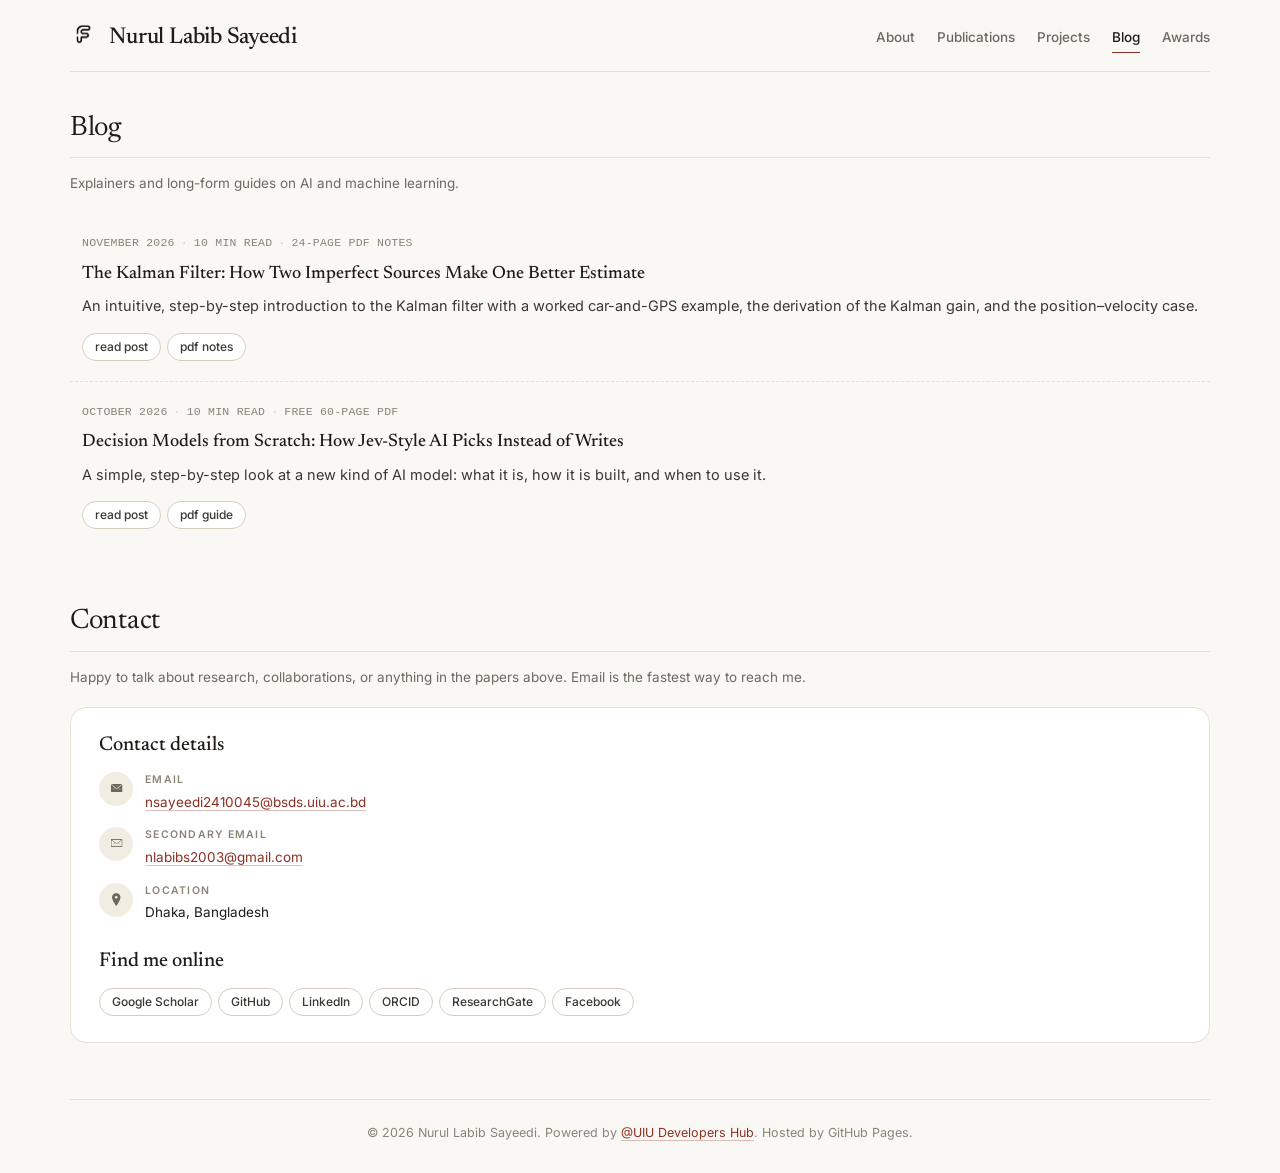
==== blog/index.html @ 5d7c7e7f "updated" ====
<!DOCTYPE html>
<html lang="en">

<head>
    <meta charset="UTF-8">
    <meta name="viewport" content="width=device-width, initial-scale=1">
    <title>Nurul Labib Sayeedi - Blog</title>
    <meta name="description" content="Blog posts and long-form guides by Nurul Labib Sayeedi.">
    <link rel="icon" type="image/png" href="../img/icon.png">

    <!-- css -->
    <link rel="stylesheet" href="../css/bootstrap.min.css">
    <link rel="stylesheet" href="../css/ionicons.min.css">
    <link rel="stylesheet" href="../css/pace.css">
    <link rel="stylesheet" href="../css/custom.css">

    <!-- js -->
    <script src="../js/pace.min.js"></script>
</head>

<body class="graph-paper">

    <!-- header -->
    <div class="container">
        <header id="site-header">
            <a class="site-brand" href="../index.html">
                <img src="../img/icon.png" alt="" class="logo-icon">
                Nurul Labib <span>Sayeedi</span>
            </a>
            <nav class="site-nav" aria-label="Main">
                <ul>
                    <li><a href="../index.html">About</a></li>
                    <li><a href="../publications.html">Publications</a></li>
                    <li><a href="../projects.html">Projects</a></li>
                    <li><span class="current">Blog</span></li>
                    <li><a href="../honor_achievement.html">Awards</a></li>
                </ul>
            </nav>
            <button type="button" id="trigger-overlay" class="menu-toggle" aria-label="Open menu"
                aria-controls="site-menu" aria-expanded="false">
                <span class="ion-navicon"></span>
            </button>
        </header>
    </div>

    <div class="content-body">
        <div class="container">
            <h2 class="section-title">Blog</h2>
            <p class="section-note">Explainers and long-form guides on AI and machine learning.</p>

            <ul class="blog-list">
                <li class="blog-card">
                    <p class="blog-meta">November 2026<span class="dot">&middot;</span>10 min read<span class="dot">&middot;</span>24-page PDF notes</p>
                    <h3 class="blog-card-title"><a href="kalman-filter.html">The Kalman Filter: How Two Imperfect Sources Make One Better Estimate</a></h3>
                    <p class="blog-excerpt">An intuitive, step-by-step introduction to the Kalman filter with a worked car-and-GPS example, the derivation of the Kalman gain, and the position–velocity case.</p>
                    <ul class="pub-links">
                        <li><a href="kalman-filter.html">read post</a></li>
                        <li><a href="Kalman_Filter_Notes.pdf" target="_blank" rel="noopener">pdf notes</a></li>
                    </ul>
                </li>
                <li class="blog-card">
                    <p class="blog-meta">October 2026<span class="dot">&middot;</span>10 min read<span class="dot">&middot;</span>Free 60-page PDF</p>
                    <h3 class="blog-card-title"><a href="decision-models-from-scratch.html">Decision Models from Scratch: How Jev-Style AI Picks Instead of Writes</a></h3>
                    <p class="blog-excerpt">A simple, step-by-step look at a new kind of AI model: what it is, how it is built, and when to use it.</p>
                    <ul class="pub-links">
                        <li><a href="decision-models-from-scratch.html">read post</a></li>
                        <li><a href="Decision_Models_from_Scratch.pdf" target="_blank" rel="noopener">pdf guide</a></li>
                    </ul>
                </li>
            </ul>
        </div>

        <div class="container">
            <!-- Contact -->
            <div class="row">
                <div class="col-md-12 section" id="contact">
                    <h2 class="section-title">Contact</h2>
                    <p class="section-note">Happy to talk about research, collaborations, or anything in the papers above.
                        Email is the fastest way to reach me.</p>

                    <div class="contact-block">
                        <div class="row">
                            <div class="col-md-12">
                                <div class="contact-panel">
                                    <h3>Contact details</h3>
                                    <ul class="contact-details">
                                        <li>
                                            <span class="ci ion-ios-email"></span>
                                            <span>
                                                <span class="cd-label">Email</span>
                                                <span class="cd-value"><a href="mailto:nsayeedi2410045@bsds.uiu.ac.bd">nsayeedi2410045@bsds.uiu.ac.bd</a></span>
                                            </span>
                                        </li>
                                        <li>
                                            <span class="ci ion-ios-email-outline"></span>
                                            <span>
                                                <span class="cd-label">Secondary email</span>
                                                <span class="cd-value"><a href="mailto:nlabibs2003@gmail.com">nlabibs2003@gmail.com</a></span>
                                            </span>
                                        </li>
                                        <li>
                                            <span class="ci ion-ios-location"></span>
                                            <span>
                                                <span class="cd-label">Location</span>
                                                <span class="cd-value">Dhaka, Bangladesh</span>
                                            </span>
                                        </li>
                                    </ul>

                                    <h3>Find me online</h3>
                                    <ul class="profile-links">
                                        <li><a href="https://scholar.google.com/citations?user=cv1GHaUAAAAJ&hl=en" target="_blank"
                                                rel="noopener">Google Scholar</a></li>
                                        <li><a href="https://github.com/Labib1610" target="_blank" rel="noopener">GitHub</a>
                                        </li>
                                        <li><a href="https://www.linkedin.com/in/nurul-labib-sayeedi/" target="_blank"
                                                rel="noopener">LinkedIn</a></li>
                                        <li><a href="https://orcid.org/0009-0002-4116-3917" target="_blank"
                                                rel="noopener">ORCID</a></li>
                                        <li><a href="https://www.researchgate.net/profile/Nurul-Sayeedi?ev=hdr_xprf" target="_blank"
                                                rel="noopener">ResearchGate</a></li>
                                        <li><a href="https://www.facebook.com/nurul.labib.sayeedi" target="_blank"
                                                rel="noopener">Facebook</a></li>
                                    </ul>
                                </div>
                            </div>
                        </div>
                    </div>
                </div>
            </div>
        </div>

    </div>

    <!-- footer -->
    <footer id="site-footer">
        <div class="container">
            <p class="copyright">&copy; 2026 Nurul Labib Sayeedi. Powered by <a
                href="https://github.com/UIU-Developers-Hub">@UIU Developers Hub</a>. Hosted by GitHub Pages.</p>
        </div>
    </footer>

    <button type="button" id="back-to-top" aria-label="Back to top"><span class="ion-chevron-up"></span></button>

    <!-- mobile menu -->
    <div class="overlay" id="site-menu">
        <button type="button" class="overlay-close" aria-label="Close menu"><span class="ion-ios-close-empty"></span></button>
        <nav aria-label="Mobile">
            <ul>
                <li><a href="../index.html">About</a></li>
                <li><a href="../publications.html">Publications</a></li>
                <li><a href="../projects.html">Projects</a></li>
                <li><span class="current">Blog</span></li>
                <li><a href="../honor_achievement.html">Awards</a></li>
            </ul>
        </nav>
    </div>

    <script src="../js/script.js"></script>
</body>

</html>
---- css/pace.css ----
.pace .pace-progress {
  background: #000;
  position: fixed;
  z-index: 2000;
  top: 0;
  left: 0;
  height: 1px;
  transition: width 1s;
}

.pace-inactive {
  display: none;
}
---- css/custom.css ----
/*
Theme Name: Black & White
Theme URI: http://themewagon.com/demo/Black-And-White/
Author: ThemeWagon
Author URI: http://themewagon.com/
Description: Minimal Blogging Theme
Version: 1.0
License: GNU General Public License v3 or later
License URI: http://www.gnu.org/licenses/gpl-3.0.html
Tags: black, white, two-columns, right-sidebar, responsive-layout, accessibility-ready
Text Domain: blackandwhite
*/


/**
 * Table of Contents
 *
 * 1.0  - Fonts & design tokens
 * 2.0  - Base elements
 * 3.0  - Shared components (text links, chips, buttons, cards)
 * 4.0  - Header & navigation
 * 5.0  - Mobile menu
 * 6.0  - Page layout & section headings
 * 7.0  - Home: profile & PhD callout
 * 8.0  - Home: bio, facts & metrics
 * 9.0  - Home: news, interests & timeline
 * 10.0 - Item lists (publications, datasets, projects)
 * 11.0 - Curriculum vitae
 * 12.0 - Awards
 * 13.0 - Contact
 * 14.0 - Footer & back-to-top
 * 15.0 - Blog
 * 16.0 - Reduced motion
 * 17.0 - Legacy theme (only used by __templates__/blog.html)
 */

/**
 * 1.0 - Fonts & design tokens
 */

@import url(https://fonts.googleapis.com/css2?family=Inter:wght@400;500;600&family=Newsreader:ital,opsz,wght@0,6..72,400;0,6..72,500;1,6..72,400&display=swap);

:root {
	/* colour: warm off-white paper, white cards, near-black ink, one deep-red accent */
	--bg: #faf8f4;
	--surface: #ffffff;
	--ink: #1f1c18;
	--text: #3b3833;
	--muted: #6e695f;
	--subtle: #8a8477;
	--line: #e6e0d4;
	--line-soft: #efeae1;
	--line-strong: #d6cebe;
	--hover: #f6f2ea;
	--tint: #f2ede3;
	--accent: #8c2f24;
	--accent-line: rgba(140, 47, 36, 0.3);
	--accent-tint: #f6ebe7;

	/* one colour per research-interest card */
	--c-red: #8c2f24;
	--c-teal: #2e5f63;
	--c-navy: #33497d;
	--c-amber: #8a6418;

	/* type: serif for names and headings, sans for reading, mono for dates */
	--font-serif: 'Newsreader', Georgia, 'Times New Roman', serif;
	--font-sans: 'Inter', -apple-system, BlinkMacSystemFont, 'Segoe UI', Roboto, sans-serif;
	--font-mono: ui-monospace, SFMono-Regular, Menlo, Consolas, 'Liberation Mono', monospace;
	--fs-2xs: 10.5px;
	--fs-xs: 11.5px;
	--fs-sm: 12.5px;
	--fs-md: 13.5px;
	--fs-base: 14.5px;

	/* shape & motion */
	--radius-lg: 16px;
	--radius: 12px;
	--radius-sm: 8px;
	--pill: 999px;
	--shadow: 0 1px 2px rgba(31, 28, 24, 0.04), 0 10px 28px rgba(31, 28, 24, 0.07);
	--ease: 0.2s ease;
}

/**
 * 2.0 - Base elements
 */

html {
	scroll-behavior: smooth;
}

body {
	color: var(--text);
	background-color: var(--bg);
	font-family: var(--font-sans);
	font-size: var(--fs-base);
	line-height: 1.6;
	-webkit-font-smoothing: antialiased;
	-moz-osx-font-smoothing: grayscale;
}

/* the body keeps its old class name; the page is now plain off-white paper */
.graph-paper {
	background-color: var(--bg);
}

h1,
h2,
h3,
h4,
h5,
h6 {
	margin-top: 0;
}

a {
	color: var(--ink);
	transition: color var(--ease), border-color var(--ease), background-color var(--ease);
}

a:hover,
a:focus {
	color: var(--accent);
	text-decoration: none;
}

a:focus,
button:focus {
	outline: none;
}

a:focus-visible,
button:focus-visible,
summary:focus-visible {
	outline: 2px solid var(--accent);
	outline-offset: 2px;
	border-radius: 4px;
}

::selection {
	color: var(--ink);
	background-color: var(--accent-tint);
}

p {
	font-family: var(--font-sans);
	font-size: var(--fs-base);
	line-height: 1.7;
}

/**
 * 3.0 - Shared components
 */

/* links inside running text: accent colour with a light underline */
.bio a,
.fact-meta a,
.fact-value a,
.news-text a,
.section-note a,
.interest-grid p a,
.tl-where a,
.tl-meta a,
.cv-list a,
.cd-value a,
.crumbs a,
.article-body p a,
.article-body li a,
.article-sources a,
.copyright a {
	color: var(--accent);
	border-bottom: 1px solid var(--accent-line);
}

.bio a:hover,
.fact-meta a:hover,
.fact-value a:hover,
.news-text a:hover,
.section-note a:hover,
.interest-grid p a:hover,
.tl-where a:hover,
.tl-meta a:hover,
.cv-list a:hover,
.cd-value a:hover,
.crumbs a:hover,
.article-body p a:hover,
.article-body li a:hover,
.article-sources a:hover,
.copyright a:hover {
	color: var(--accent);
	border-bottom-color: var(--accent);
}

/* pill chips: profile links, paper links, toggles, small actions */
.profile-links a,
.pub-links a,
.pub-toggle,
.phd-actions a,
.callout-actions a,
.venue {
	display: inline-block;
	padding: 4px 12px;
	font-family: var(--font-sans);
	font-size: 12px;
	font-weight: 500;
	line-height: 1.5;
	color: var(--text);
	background: var(--surface);
	border: 1px solid var(--line-strong);
	border-radius: var(--pill);
	transition: background-color var(--ease), border-color var(--ease), color var(--ease);
}

.profile-links a:hover,
.profile-links a:focus,
.pub-links a:hover,
.pub-links a:focus,
.pub-toggle:hover,
.pub-toggle:focus,
.pub-toggle[aria-expanded="true"],
.phd-actions a:hover,
.phd-actions a:focus,
.callout-actions a:hover,
.callout-actions a:focus,
.venue:hover {
	color: var(--accent);
	background: var(--accent-tint);
	border-color: var(--accent);
}

.pub-toggle {
	cursor: pointer;
}

.phd-actions a,
.callout-actions a {
	padding: 6px 14px;
	font-size: var(--fs-sm);
}

.callout-actions [class^="ion-"] {
	margin-right: 6px;
	font-size: 14px;
	vertical-align: -1px;
}

/* solid buttons */
.btn-cv,
.btn-contact,
.btn-ink {
	display: inline-block;
	padding: 11px 24px;
	font-family: var(--font-sans);
	font-size: 13px;
	font-weight: 500;
	line-height: 1.5;
	color: #fff;
	background: var(--ink);
	border: 1px solid var(--ink);
	border-radius: var(--pill);
	cursor: pointer;
	transition: background-color var(--ease), border-color var(--ease), color var(--ease);
}

.btn-cv:hover,
.btn-cv:focus,
.btn-contact:hover,
.btn-contact:focus,
.btn-ink:hover,
.btn-ink:focus {
	color: #fff;
	background: var(--accent);
	border-color: var(--accent);
}

.btn-contact [class^="ion-"],
.btn-ink [class^="ion-"] {
	margin-right: 8px;
	font-size: 15px;
	vertical-align: -1px;
}

/* white rounded cards on the off-white page */
.interest-grid li,
.award-grid li,
.metrics li,
.duo > li,
.fact {
	background: var(--surface);
	border: 1px solid var(--line);
	border-radius: var(--radius-lg);
	transition: border-color 0.25s ease, box-shadow 0.25s ease, transform 0.25s ease;
}

.interest-grid li:hover,
.award-grid li:hover,
.metrics li:hover,
.duo > li:hover,
.fact:hover {
	border-color: var(--line-strong);
	box-shadow: var(--shadow);
}

/* small cards also lift a little */
.interest-grid li:hover,
.award-grid li:hover,
.metrics li:hover,
.duo > li:hover {
	transform: translateY(-2px);
}

/**
 * 4.0 - Header & navigation
 */

#site-header {
	display: flex;
	align-items: center;
	justify-content: space-between;
	gap: 20px;
	padding: 22px 0 18px;
	border-bottom: 1px solid var(--line);
}

.site-brand {
	display: inline-block;
	font-family: var(--font-serif);
	font-size: 23px;
	font-weight: 500;
	line-height: 1.3;
	letter-spacing: -0.01em;
	color: var(--ink);
	white-space: nowrap;
}

.site-brand:hover,
.site-brand:focus {
	color: var(--ink);
}

.logo-icon {
	height: 1.05em;
	width: auto;
	margin-right: 10px;
	vertical-align: -0.15em;
	transition: transform 0.3s ease;
}

.site-brand:hover .logo-icon {
	transform: rotate(-8deg);
}

.site-nav ul {
	display: flex;
	gap: 22px;
	margin: 0;
	padding: 0;
	list-style: none;
}

.site-nav a,
.site-nav .current {
	position: relative;
	display: inline-block;
	padding: 4px 0;
	font-family: var(--font-sans);
	font-size: var(--fs-md);
	font-weight: 500;
	white-space: nowrap;
	color: var(--muted);
}

.site-nav a::after,
.site-nav .current::after {
	content: '';
	position: absolute;
	left: 0;
	right: 0;
	bottom: -1px;
	height: 1px;
	background: var(--accent);
	transform: scaleX(0);
	transform-origin: left center;
	transition: transform 0.25s ease;
}

.site-nav a:hover,
.site-nav a:focus,
.site-nav .current {
	color: var(--ink);
}

.site-nav a:hover::after,
.site-nav a:focus::after,
.site-nav .current::after {
	transform: scaleX(1);
}

.menu-toggle {
	display: none;
	padding: 0 2px;
	font-size: 30px;
	line-height: 1;
	color: var(--ink);
	background: none;
	border: 0;
	cursor: pointer;
}

@media (max-width: 1199px) {
	.site-brand {
		font-size: 21px;
	}

	.site-nav ul {
		gap: 16px;
	}

	.site-nav a,
	.site-nav .current {
		font-size: 13px;
	}
}

@media (max-width: 991px) {
	#site-header {
		padding: 16px 0 12px;
	}

	.site-brand {
		font-size: 20px;
	}

	.site-nav {
		display: none;
	}

	.menu-toggle {
		display: block;
	}
}

@media (max-width: 380px) {
	.site-brand {
		font-size: 17px;
	}

	.logo-icon {
		margin-right: 7px;
	}
}

/**
 * 5.0 - Mobile menu
 */

.overlay {
	position: fixed;
	top: 0;
	right: 0;
	bottom: 0;
	left: 0;
	z-index: 1000;
	display: flex;
	align-items: center;
	justify-content: center;
	background: var(--bg);
	opacity: 0;
	visibility: hidden;
	transition: opacity 0.3s ease, visibility 0s linear 0.3s;
}

.overlay.open {
	opacity: 1;
	visibility: visible;
	transition: opacity 0.3s ease;
}

.overlay-close {
	position: absolute;
	top: 10px;
	right: 14px;
	padding: 0 6px;
	font-size: 46px;
	line-height: 1;
	color: var(--ink);
	background: none;
	border: 0;
	cursor: pointer;
}

.overlay nav ul {
	margin: 0;
	padding: 0;
	list-style: none;
	text-align: center;
}

.overlay nav li {
	margin: 4px 0;
	opacity: 0;
	transform: translateY(8px);
	transition: opacity 0.3s ease, transform 0.3s ease;
}

.overlay.open nav li {
	opacity: 1;
	transform: none;
}

.overlay.open nav li:nth-child(2) { transition-delay: 0.03s; }
.overlay.open nav li:nth-child(3) { transition-delay: 0.06s; }
.overlay.open nav li:nth-child(4) { transition-delay: 0.09s; }
.overlay.open nav li:nth-child(5) { transition-delay: 0.12s; }
.overlay.open nav li:nth-child(6) { transition-delay: 0.15s; }
.overlay.open nav li:nth-child(7) { transition-delay: 0.18s; }

.overlay nav a,
.overlay nav .current {
	display: inline-block;
	padding: 6px 2px;
	font-family: var(--font-serif);
	font-size: 26px;
	font-weight: 400;
	color: var(--muted);
	border-bottom: 1px solid transparent;
}

.overlay nav a:hover,
.overlay nav a:focus {
	color: var(--ink);
	border-bottom-color: var(--accent);
}

.overlay nav .current {
	font-weight: 500;
	color: var(--ink);
	border-bottom-color: var(--accent);
}

body.menu-open {
	overflow: hidden;
}

/**
 * 6.0 - Page layout & section headings
 */

.content-body {
	padding: 40px 0 56px;
}

.section {
	margin-top: 56px;
}

.section-title {
	display: flex;
	flex-wrap: wrap;
	align-items: baseline;
	justify-content: space-between;
	gap: 8px;
	margin: 0 0 18px;
	padding-bottom: 12px;
	font-family: var(--font-serif);
	font-size: 28px;
	font-weight: 400;
	line-height: 1.2;
	letter-spacing: -0.01em;
	color: var(--ink);
	border-bottom: 1px solid var(--line);
}

/* later headings on single-column pages (CV, awards) */
.section-title ~ .section-title {
	margin-top: 52px;
}

.section-more {
	font-family: var(--font-sans);
	font-size: 13px;
	letter-spacing: 0;
	white-space: nowrap;
	color: var(--muted);
}

a.section-more {
	border-bottom: 1px solid var(--line-strong);
}

a.section-more:hover,
a.section-more:focus {
	color: var(--accent);
	border-bottom-color: var(--accent);
}

.section-note {
	margin: -4px 0 18px;
	font-family: var(--font-sans);
	font-size: var(--fs-md);
	color: var(--muted);
}

.list-wrap {
	min-height: 40vh;
	margin-top: 26px;
}

/* two-column rows on the home page */
@media (min-width: 992px) {
	.split {
		display: flex;
	}

	.split > [class*="col-md-"] {
		display: flex;
		flex-direction: column;
	}

	.feed-fill {
		position: relative;
		flex: 1 1 auto;
		min-height: 320px;
	}

	.feed-fill > .news-feed {
		position: absolute;
		top: 0;
		right: 0;
		bottom: 0;
		left: 0;
		max-height: none;
	}
}

@media (max-width: 991px) {
	.split > [class*="col-md-"] + [class*="col-md-"] {
		margin-top: 56px;
	}
}

@media (max-width: 767px) {
	.section-title {
		font-size: 24px;
	}
}

/**
 * 7.0 - Home: profile & PhD callout
 */

/* the introduction sits directly on the page: photo and links beside the bio */
.profile-grid {
	display: grid;
	grid-template-columns: minmax(0, 1fr);
	gap: 30px;
}

.profile-main {
	min-width: 0;
}

.profile-photo-wrap {
	margin-bottom: 22px;
	text-align: center;
}

.profile-photo {
	width: 100%;
	max-width: 200px;
	border-radius: var(--radius-lg);
	box-shadow: var(--shadow);
	transition: transform 0.3s ease, box-shadow 0.3s ease;
}

.profile-photo:hover {
	box-shadow: 0 14px 34px rgba(31, 28, 24, 0.13);
	transform: translateY(-2px);
}

/* the role line, set as a small accent kicker above the bio */
.profile-affiliation {
	margin: 0 0 16px;
	font-family: var(--font-sans);
	font-size: 12px;
	font-weight: 600;
	line-height: 1.6;
	letter-spacing: 0.14em;
	text-transform: uppercase;
	color: var(--accent);
}

.profile-link-groups {
	display: grid;
	gap: 18px;
}

.link-group-label {
	display: block;
	margin-bottom: 8px;
	font-family: var(--font-sans);
	font-size: var(--fs-2xs);
	font-weight: 600;
	letter-spacing: 0.14em;
	text-transform: uppercase;
	color: var(--subtle);
}

/* icon + label list, one profile per line */
.icon-links {
	margin: 0;
	padding: 0;
	list-style: none;
}

.icon-links li {
	margin: 0 0 3px;
}

.icon-links a {
	display: inline-flex;
	align-items: center;
	gap: 10px;
	font-size: var(--fs-md);
	color: var(--text);
}

.icon-links .icon {
	flex: 0 0 18px;
	font-size: 16px;
	line-height: 1;
	text-align: center;
	color: var(--subtle);
	transition: color var(--ease);
}

.icon-links .icon-x {
	font-family: var(--font-sans);
	font-size: 14px;
	font-weight: 600;
}

.icon-links a:hover,
.icon-links a:focus,
.icon-links a:hover .icon,
.icon-links a:focus .icon {
	color: var(--accent);
}

/* the contact panel keeps its links as chips */
.profile-links {
	display: flex;
	flex-wrap: wrap;
	gap: 6px;
	margin: 0;
	padding: 0;
	list-style: none;
}

/* PhD callout and blog callouts share one look */
.phd-callout,
.callout {
	display: flex;
	align-items: flex-start;
	gap: 14px;
	padding: 18px 20px;
	background: var(--surface);
	border: 1px solid var(--line);
	border-left: 3px solid var(--accent);
	border-radius: var(--radius);
}

.phd-icon,
.callout-icon {
	flex: 0 0 auto;
	width: 36px;
	height: 36px;
	line-height: 36px;
	text-align: center;
	font-size: 17px;
	color: var(--accent);
	background: var(--accent-tint);
	border-radius: 50%;
	transition: background-color var(--ease), color var(--ease);
}

.phd-callout:hover .phd-icon {
	color: #fff;
	background: var(--accent);
}

.phd-body,
.callout-body {
	flex: 1 1 auto;
	min-width: 0;
}

.phd-label {
	display: inline-block;
	margin-bottom: 6px;
	font-family: var(--font-sans);
	font-size: var(--fs-2xs);
	font-weight: 600;
	letter-spacing: 0.14em;
	text-transform: uppercase;
	color: var(--accent);
}

.phd-title {
	margin: 0 0 6px;
	font-family: var(--font-serif);
	font-size: 21px;
	font-weight: 500;
	line-height: 1.3;
	color: var(--ink);
}

.phd-text {
	margin: 0;
	font-size: 14px;
	line-height: 1.7;
	color: var(--text);
}

.phd-text strong {
	font-weight: 600;
	color: var(--ink);
}

.phd-actions,
.callout-actions {
	display: flex;
	flex-wrap: wrap;
	gap: 8px;
	margin-top: 14px;
}

/* tablet: one identity row (photo | links), then the bio at full width */
@media (min-width: 768px) and (max-width: 991px) {
	.profile-side {
		display: grid;
		grid-template-columns: 180px minmax(0, 1fr);
		column-gap: 30px;
		align-items: start;
	}

	.profile-side .profile-photo-wrap {
		grid-row: 1 / span 2;
		margin-bottom: 0;
	}

	.profile-photo {
		max-width: none;
	}

	.profile-link-groups {
		grid-template-columns: 1fr 1fr;
	}
}

/* desktop: photo and links in a column beside the bio */
@media (min-width: 992px) {
	.profile-grid {
		grid-template-columns: 230px minmax(0, 1fr);
		gap: 48px;
	}

	.profile-photo-wrap {
		text-align: left;
	}

	.profile-photo {
		max-width: none;
	}
}

@media (max-width: 767px) {
	.profile-photo {
		max-width: 170px;
	}

	.profile-link-groups {
		grid-template-columns: 1fr 1fr;
	}

	.phd-callout {
		padding: 16px;
	}
}

/**
 * 8.0 - Home: bio, facts & metrics
 */

.bio p {
	margin: 0 0 14px;
	font-size: 15px;
	line-height: 1.75;
	color: var(--text);
}

.bio p:last-child {
	margin-bottom: 0;
}

.bio strong {
	font-weight: 600;
	color: var(--ink);
}

/* a project name inside running text, set in the serif face */
.project-title {
	font-family: var(--font-serif);
	font-size: 1.1em;
	font-weight: 500;
	color: var(--ink);
}

/* citation marker such as [C1]; links to the paper on the Publications page */
a.cite,
.bio a.cite {
	font-family: var(--font-mono);
	font-size: 0.82em;
	white-space: nowrap;
	color: var(--accent);
	border-bottom: 1px dotted var(--accent-line);
}

a.cite:hover,
a.cite:focus,
.bio a.cite:hover,
.bio a.cite:focus {
	border-bottom-style: solid;
	border-bottom-color: var(--accent);
}

/* one bracket holding one or more citations, e.g. [C1, C2, C8] */
.cite-group {
	font-family: var(--font-mono);
	font-size: 0.82em;
	white-space: nowrap;
	color: var(--accent);
}

.cite-group a.cite,
.bio .cite-group a.cite {
	font-size: inherit;
	border-bottom: 1px dotted var(--accent-line);
}

.cite-group a.cite:hover,
.cite-group a.cite:focus {
	border-bottom-style: solid;
	border-bottom-color: var(--accent);
}

/* soft marker highlight */
.hl {
	padding: 0 1px;
	font-weight: 500;
	color: var(--ink);
	background-image: linear-gradient(var(--accent-tint), var(--accent-tint));
	background-repeat: no-repeat;
	background-position: 0 88%;
	background-size: 100% 40%;
	transition: background-size 0.28s ease;
}

.bio:hover .hl,
.hl:hover {
	background-size: 100% 100%;
}

.bio-aside {
	margin: 20px 0 22px;
	padding-top: 18px;
	border-top: 1px dashed var(--line);
}

.aside-text {
	margin: 0;
	font-size: 14px;
	line-height: 1.75;
	color: var(--muted);
}

.aside-text strong {
	font-weight: 600;
	color: var(--ink);
}

.hobby-chips {
	display: flex;
	flex-wrap: wrap;
	gap: 8px;
	margin: 14px 0 0;
	padding: 0;
	list-style: none;
}

.hobby-chips li {
	display: inline-flex;
	align-items: center;
	gap: 7px;
	padding: 5px 14px 5px 11px;
	font-size: 12.5px;
	font-weight: 500;
	color: var(--text);
	background: var(--surface);
	border: 1px solid var(--line-strong);
	border-radius: var(--pill);
	cursor: default;
	transition: background-color 0.25s ease, border-color 0.25s ease, color 0.25s ease, transform 0.25s ease;
}

.hobby-chips li:hover {
	color: var(--accent);
	background: var(--accent-tint);
	border-color: var(--accent);
	transform: translateY(-2px);
}

.hobby-emoji {
	display: inline-block;
	font-size: 13px;
	line-height: 1;
	transition: transform 0.3s cubic-bezier(0.34, 1.56, 0.64, 1);
}

.hobby-chips li:hover .hobby-emoji {
	transform: scale(1.3) rotate(-8deg);
}

.fact-grid {
	display: grid;
	grid-template-columns: 1fr;
	gap: 12px;
	margin: 40px 0 0;
	padding: 0;
	list-style: none;
}

.fact {
	display: flex;
	align-items: flex-start;
	gap: 14px;
	padding: 18px 20px;
}

.fact-icon {
	flex: 0 0 auto;
	width: 36px;
	height: 36px;
	line-height: 36px;
	text-align: center;
	font-size: 17px;
	color: var(--muted);
	background: var(--tint);
	border-radius: 50%;
	transition: background-color var(--ease), color var(--ease);
}

.fact:hover .fact-icon {
	color: #fff;
	background: var(--accent);
}

.fact-body {
	flex: 1 1 auto;
	min-width: 0;
}

.fact-label {
	display: block;
	margin-bottom: 5px;
	font-size: var(--fs-2xs);
	font-weight: 600;
	letter-spacing: 0.14em;
	text-transform: uppercase;
	color: var(--subtle);
}

.fact-value {
	display: block;
	font-size: 14.5px;
	font-weight: 600;
	line-height: 1.5;
	color: var(--ink);
}

.fact-meta {
	display: block;
	margin-top: 5px;
	font-size: 13px;
	line-height: 1.65;
	color: var(--muted);
}

.venue-row {
	margin-top: 2px;
}

.venue {
	margin: 0 5px 5px 0;
	padding: 2px 10px;
	font-size: var(--fs-xs);
	cursor: default;
}

.metrics {
	display: grid;
	grid-template-columns: repeat(4, 1fr);
	gap: 12px;
	margin: 12px 0 0;
	padding: 0;
	list-style: none;
}

.metrics li {
	padding: 18px 12px 16px;
	text-align: center;
}

.metrics .num {
	display: block;
	font-family: var(--font-serif);
	font-size: 32px;
	font-weight: 500;
	line-height: 1.1;
	color: var(--ink);
}

/* overrides Bootstrap's .label badge */
.metrics .label {
	display: block;
	margin-top: 6px;
	padding: 0;
	font-family: var(--font-sans);
	font-size: var(--fs-2xs);
	font-weight: 600;
	line-height: 1.4;
	letter-spacing: 0.12em;
	text-transform: uppercase;
	white-space: normal;
	color: var(--subtle);
	border-radius: 0;
}

@media (min-width: 768px) {
	.fact-grid {
		grid-template-columns: 1fr 1fr;
	}

	.fact-wide {
		grid-column: 1 / -1;
	}
}

@media (max-width: 767px) {
	.fact {
		flex-direction: column;
		gap: 10px;
	}

	.metrics {
		grid-template-columns: repeat(2, 1fr);
	}
}

/**
 * 9.0 - Home: news, interests & timeline
 */

.news-feed {
	max-height: 440px;
	overflow-y: auto;
	padding: 0 10px 0 0;
	scrollbar-width: thin;
	scrollbar-color: var(--line-strong) transparent;
}

.news-feed::-webkit-scrollbar {
	width: 5px;
}

.news-feed::-webkit-scrollbar-track {
	background: transparent;
}

.news-feed::-webkit-scrollbar-thumb {
	background: var(--line-strong);
	border-radius: 4px;
}

.news-feed::-webkit-scrollbar-thumb:hover {
	background: var(--subtle);
}

.news-list {
	margin: 0;
	padding: 0;
	list-style: none;
}

.news-list li {
	display: flex;
	align-items: flex-start;
	gap: 12px;
	padding: 13px 10px;
	font-size: var(--fs-md);
	line-height: 1.65;
	color: var(--text);
	border-bottom: 1px dashed var(--line);
	transition: background-color var(--ease);
}

.news-list li:last-child {
	border-bottom: none;
}

.news-list li:hover {
	background: var(--hover);
}

.news-emoji {
	flex: 0 0 auto;
	font-size: 15px;
	line-height: 1.5;
}

.news-body {
	display: flex;
	flex: 1 1 auto;
	align-items: stretch;
	min-width: 0;
}

.news-date {
	flex: 0 0 76px;
	margin-right: 14px;
	padding-top: 1px;
	font-family: var(--font-mono);
	font-size: 12px;
	white-space: nowrap;
	color: var(--subtle);
}

.news-text {
	flex: 1 1 auto;
	min-width: 0;
}

.news-text strong {
	font-weight: 600;
	color: var(--ink);
}

.news-text em {
	color: var(--muted);
}

/* a news item that lists several papers: [1], [2], ... with a hanging indent */
.news-papers {
	display: block;
	margin-top: 4px;
}

.news-paper {
	position: relative;
	display: block;
	padding: 2px 0 2px 38px;
}

.news-num {
	position: absolute;
	left: 0;
	top: 3px;
	font-family: var(--font-mono);
	font-size: 12px;
	color: var(--subtle);
}

.interest-grid {
	display: grid;
	grid-template-columns: repeat(auto-fit, minmax(240px, 1fr));
	gap: 12px;
	margin: 0;
	padding: 0;
	list-style: none;
}

.interest-grid li {
	padding: 20px 22px;
}

/* research interests: a coloured top edge per area */
#research .interest-grid li {
	border-top-width: 3px;
}

#research .interest-grid li:nth-child(4n + 1) { border-top-color: var(--c-red); }
#research .interest-grid li:nth-child(4n + 2) { border-top-color: var(--c-teal); }
#research .interest-grid li:nth-child(4n + 3) { border-top-color: var(--c-navy); }
#research .interest-grid li:nth-child(4n + 4) { border-top-color: var(--c-amber); }

.interest-grid h4 {
	margin: 0 0 6px;
	font-family: var(--font-serif);
	font-size: 19px;
	font-weight: 500;
	line-height: 1.3;
	color: var(--ink);
}

.interest-grid h4 a {
	color: var(--ink);
	border-bottom: 1px solid var(--line-strong);
}

.interest-grid h4 a:hover,
.interest-grid h4 a:focus {
	color: var(--accent);
	border-bottom-color: var(--accent);
}

.interest-grid p {
	margin: 0;
	font-size: var(--fs-md);
	line-height: 1.65;
	color: var(--muted);
}

/* research mentorship cards: period, then one paper per line (venue tag + citation) */
.interest-grid .mentee-since {
	margin: 0 0 14px;
	font-family: var(--font-mono);
	font-size: 12px;
	color: var(--subtle);
}

.interest-grid .mentee-papers {
	display: flex;
	flex-direction: column;
	gap: 8px;
}

.mentee-paper {
	display: flex;
	flex-wrap: wrap;
	align-items: center;
	gap: 8px;
}

/* timeline: date in a mono column on the left, the role on the right */
.timeline {
	margin: 0;
	padding: 0;
	list-style: none;
}

.timeline > li {
	position: relative;
	display: grid;
	grid-template-columns: 136px minmax(0, 1fr);
	column-gap: 20px;
	padding: 16px 0;
	border-bottom: 1px solid var(--line-soft);
}

.timeline > li:first-child {
	padding-top: 4px;
}

.timeline > li:last-child {
	border-bottom: 0;
	padding-bottom: 0;
}

.timeline > li > * {
	grid-column: 2;
}

.timeline > li > .tl-when {
	grid-column: 1;
	grid-row: 1 / span 4;
	margin: 0;
	padding: 3px 0 0 18px;
	font-family: var(--font-mono);
	font-size: 12px;
	line-height: 1.6;
	letter-spacing: 0;
	color: var(--subtle);
}

/* status dot in front of the date: green = current role, red = past role */
.timeline > li::before {
	content: '';
	position: absolute;
	left: 0;
	top: 23px;
	width: 8px;
	height: 8px;
	background: var(--line-strong);
	border-radius: 50%;
	transition: transform var(--ease);
}

.timeline > li:first-child::before {
	top: 11px;
}

.timeline > li:hover::before {
	transform: scale(1.3);
}

.timeline > li.tl-current::before {
	background: #22c55e;
	box-shadow: 0 0 0 3px rgba(34, 197, 94, 0.16), 0 0 9px 1px rgba(34, 197, 94, 0.6);
	animation: tl-pulse 2.4s ease-in-out infinite;
}

.timeline > li.tl-past::before {
	background: #ef4444;
	box-shadow: 0 0 0 3px rgba(239, 68, 68, 0.12);
}

@keyframes tl-pulse {

	0%,
	100% {
		box-shadow: 0 0 0 3px rgba(34, 197, 94, 0.16), 0 0 9px 1px rgba(34, 197, 94, 0.6);
	}

	50% {
		box-shadow: 0 0 0 5px rgba(34, 197, 94, 0.08), 0 0 13px 2px rgba(34, 197, 94, 0.85);
	}
}

.tl-role {
	display: block;
	font-family: var(--font-serif);
	font-size: 18px;
	font-weight: 500;
	line-height: 1.35;
	color: var(--ink);
}

.tl-where {
	display: block;
	margin-top: 2px;
	font-size: var(--fs-md);
	line-height: 1.6;
	color: var(--muted);
}

.tl-meta {
	display: block;
	margin-top: 6px;
	font-size: var(--fs-md);
	line-height: 1.75;
	color: var(--text);
}

.tl-meta strong {
	font-weight: 600;
	color: var(--ink);
}

.tl-points {
	margin: 8px 0 0;
	padding: 0;
	list-style: none;
}

.tl-points li {
	position: relative;
	padding: 0 0 4px 18px;
	font-size: var(--fs-md);
	line-height: 1.7;
	color: var(--text);
}

/* hollow bullet */
.tl-points li::before {
	content: '';
	position: absolute;
	left: 2px;
	top: 0.62em;
	width: 6px;
	height: 6px;
	border: 1px solid var(--subtle);
	border-radius: 50%;
}

@media (max-width: 600px) {
	.timeline > li {
		display: block;
		padding-left: 18px;
	}

	.timeline > li > .tl-when {
		display: block;
		margin-bottom: 4px;
		padding: 0;
	}

	.timeline > li::before,
	.timeline > li:first-child::before {
		top: 22px;
	}

	.timeline > li:first-child::before {
		top: 10px;
	}
}

@media (max-width: 767px) {
	.news-list li {
		gap: 10px;
		padding-left: 6px;
	}

	.news-body {
		display: block;
	}

	.news-date {
		display: block;
		margin: 0 0 2px;
	}
}

/**
 * 10.0 - Item lists (publications, datasets, projects)
 */

.pub-search {
	width: 100%;
	padding: 11px 18px 11px 42px;
	font-family: var(--font-sans);
	font-size: 14px;
	color: var(--ink);
	background: var(--surface) url("data:image/svg+xml,%3Csvg xmlns='http://www.w3.org/2000/svg' viewBox='0 0 24 24' fill='none' stroke='%238a8477' stroke-width='2' stroke-linecap='round'%3E%3Ccircle cx='11' cy='11' r='7'/%3E%3Cline x1='16.5' y1='16.5' x2='21' y2='21'/%3E%3C/svg%3E") no-repeat 16px 50%;
	background-size: 15px 15px;
	border: 1px solid var(--line);
	border-radius: var(--pill);
	transition: border-color var(--ease), box-shadow var(--ease);
}

.pub-search:focus {
	border-color: var(--accent);
	box-shadow: 0 0 0 3px var(--accent-tint);
	outline: none;
}

.pub-search::placeholder {
	color: var(--subtle);
}

.pub-empty {
	padding: 30px 0;
	text-align: center;
	color: var(--muted);
}

.pub-group {
	margin-bottom: 36px;
}

.pub-group-title {
	margin: 0 0 12px;
	font-family: var(--font-sans);
	font-size: var(--fs-xs);
	font-weight: 600;
	letter-spacing: 0.14em;
	text-transform: uppercase;
	color: var(--subtle);
}

.pub-group-title .count {
	letter-spacing: 0;
	color: var(--line-strong);
}

.pub-list {
	margin: 0;
	padding: 0;
	list-style: none;
}

/* list rows, styled like the news feed: no card, a dashed divider, a light tint on hover */
.pub-item {
	display: flex;
	gap: 20px;
	padding: 18px 12px;
	border-bottom: 1px dashed var(--line);
	scroll-margin-top: 24px;
	transition: background-color var(--ease), box-shadow var(--ease);
}

.pub-item:last-child {
	border-bottom: none;
}

.pub-item:hover {
	background: var(--hover);
}

/* the paper a citation jumps to */
.pub-item:target {
	background: var(--accent-tint);
	box-shadow: inset 3px 0 0 var(--accent);
}

.pub-id {
	display: flex;
	flex: 0 0 116px;
	flex-direction: column;
	align-items: flex-start;
	gap: 8px;
	padding-top: 3px;
	font-family: var(--font-mono);
	font-size: 12px;
	color: var(--subtle);
}

.pub-tag {
	position: relative;
	display: inline-block;
	max-width: 100%;
	padding: 3px 9px;
	font-family: var(--font-sans);
	font-size: var(--fs-2xs);
	font-weight: 500;
	line-height: 1.4;
	color: var(--text);
	background: var(--tint);
	border: 1px solid var(--line);
	border-radius: var(--pill);
	cursor: help;
	transition: background-color var(--ease), border-color var(--ease), color var(--ease);
}

.pub-tag.acl {
	color: #a33a3a;
	background: #fdeeee;
	border-color: #f0c4c4;
}

.pub-tag.iclr {
	color: #35743a;
	background: #eef8ee;
	border-color: #c2e2c2;
}

.pub-tag.neurips {
	color: #266b66;
	background: #e9f6f5;
	border-color: #b8dedb;
}

.pub-tag.cvf {
	color: #5c3f96;
	background: #f4effa;
	border-color: #d6c8ec;
}

.pub-tag.ieee {
	color: #24548f;
	background: #eaf2fb;
	border-color: #c2d8f0;
}

.pub-tag.elsevier {
	color: #9c5514;
	background: #fdf1e7;
	border-color: #f3d2b4;
}

.pub-tag.mdpi {
	color: #8a6d12;
	background: #fdf8e3;
	border-color: #ecddaa;
}

.pub-tag.springer {
	color: #414a9c;
	background: #eeeffb;
	border-color: #cbcdee;
}

.pub-tag.pending {
	border-style: dashed;
}

.pub-tag:hover,
.pub-tag:focus {
	color: #fff;
	background: var(--ink);
	border-color: var(--ink);
	outline: none;
}

/* venue tooltip */
.pub-tag::before,
.pub-tag::after {
	opacity: 0;
	visibility: hidden;
	pointer-events: none;
	transform: translateY(-4px);
	transition: opacity 0.2s ease-in, transform 0.2s ease-in;
}

.pub-tag::after {
	content: attr(data-venue);
	position: absolute;
	z-index: 30;
	left: 0;
	top: calc(100% + 9px);
	width: max-content;
	max-width: 270px;
	padding: 8px 11px;
	font-size: 12px;
	font-style: normal;
	font-weight: 400;
	line-height: 1.55;
	text-align: left;
	color: #fff;
	background: var(--ink);
	border-radius: var(--radius-sm);
	box-shadow: 0 8px 22px rgba(31, 28, 24, 0.18);
}

.pub-tag::before {
	content: "";
	position: absolute;
	z-index: 31;
	left: 13px;
	top: calc(100% + 4px);
	border: 5px solid transparent;
	border-bottom-color: var(--ink);
}

.pub-tag:hover::before,
.pub-tag:hover::after,
.pub-tag:focus::before,
.pub-tag:focus::after {
	opacity: 1;
	visibility: visible;
	transform: translateY(0);
}

.pub-body {
	flex: 1 1 auto;
	min-width: 0;
}

.pub-title {
	margin: 0 0 6px;
	font-family: var(--font-serif);
	font-size: 18px;
	font-weight: 500;
	line-height: 1.35;
	color: var(--ink);
}

.pub-title a {
	color: var(--ink);
	border-bottom: 1px solid var(--line-strong);
}

.pub-title a:hover,
.pub-title a:focus {
	color: var(--accent);
	border-bottom-color: var(--accent);
}

/* second line under a short title, e.g. what a dataset is */
.pub-subtitle {
	margin: -2px 0 6px;
	font-size: 14px;
	font-weight: 400;
	line-height: 1.55;
	color: var(--text);
}

.pub-authors {
	margin: 0 0 4px;
	font-size: var(--fs-md);
	line-height: 1.65;
	color: var(--muted);
}

.pub-authors .me {
	font-weight: 600;
	color: var(--ink);
	border-bottom: 1px solid var(--accent-line);
}

.pub-venue {
	margin: 0 0 10px;
	font-size: 13px;
	font-style: italic;
	line-height: 1.6;
	color: var(--muted);
}

.pub-links {
	display: flex;
	flex-wrap: wrap;
	gap: 6px;
	margin: 0;
	padding: 0;
	list-style: none;
}

.pub-abstract {
	margin: 12px 0 2px;
	padding: 12px 16px;
	font-size: var(--fs-md);
	line-height: 1.75;
	color: var(--text);
	background: var(--surface);
	border: 1px solid var(--line);
	border-radius: var(--radius-sm);
}

.pub-abstract[hidden] {
	display: none;
}

/* dataset fact sheet: key–value rows inside the details panel */
.ds-details {
	padding: 4px 18px;
}

.ds-facts {
	display: grid;
	grid-template-columns: 150px minmax(0, 1fr);
	margin: 0;
}

.ds-facts dt,
.ds-facts dd {
	padding: 9px 0;
	border-bottom: 1px dashed var(--line);
}

.ds-facts dt:last-of-type,
.ds-facts dd:last-of-type {
	border-bottom: 0;
}

.ds-facts dt {
	padding-right: 16px;
	font-size: var(--fs-2xs);
	font-weight: 600;
	line-height: 2;
	letter-spacing: 0.1em;
	text-transform: uppercase;
	color: var(--subtle);
}

.ds-facts dd {
	margin: 0;
	font-size: var(--fs-md);
	line-height: 1.65;
	color: var(--text);
}

@media (max-width: 600px) {
	.ds-facts {
		grid-template-columns: minmax(0, 1fr);
	}

	.ds-facts dt {
		padding: 9px 0 0;
		border-bottom: 0;
	}

	.ds-facts dd {
		padding-top: 2px;
	}
}

@media (max-width: 767px) {
	.pub-item {
		flex-direction: column;
		gap: 8px;
		padding: 16px 8px;
	}

	.pub-id {
		flex: 0 0 auto;
		flex-direction: row;
		align-items: center;
		gap: 10px;
		padding-top: 0;
	}
}

/**
 * 11.0 - Curriculum vitae
 */

.cv-lead {
	margin: 0;
	padding: 18px 22px;
	font-size: var(--fs-base);
	line-height: 1.8;
	color: var(--text);
	background: var(--surface);
	border: 1px solid var(--line);
	border-left: 3px solid var(--accent);
	border-radius: var(--radius);
}

.cv-lead strong {
	font-weight: 600;
	color: var(--ink);
}

.cv-actions {
	margin-top: 22px;
	text-align: center;
}

.skill-list {
	margin: 0;
}

.skill-row {
	display: flex;
	gap: 20px;
	padding: 13px 12px;
	border-bottom: 1px dashed var(--line);
	transition: background-color var(--ease);
}

.skill-row:last-child {
	border-bottom: 0;
}

.skill-row:hover {
	background: var(--hover);
}

.skill-row dt {
	flex: 0 0 180px;
	padding-top: 1px;
	font-size: 13px;
	font-weight: 600;
	color: var(--ink);
}

.skill-row dd {
	flex: 1 1 auto;
	margin: 0;
	font-size: var(--fs-md);
	line-height: 1.7;
	color: var(--text);
}

.cv-list {
	margin: 0;
	padding: 0;
	list-style: none;
}

.cv-list li {
	position: relative;
	padding: 11px 12px 11px 32px;
	font-size: 14px;
	line-height: 1.7;
	color: var(--text);
	border-bottom: 1px dashed var(--line);
	transition: background-color var(--ease);
}

.cv-list li:last-child {
	border-bottom: none;
}

.cv-list li:hover {
	background: var(--hover);
}

.cv-list li::before {
	content: '▹';
	position: absolute;
	left: 12px;
	top: 11px;
	color: var(--subtle);
	transition: color var(--ease), transform var(--ease);
}

.cv-list li:hover::before {
	color: var(--accent);
	transform: translateX(2px);
}

.cv-list li strong {
	font-weight: 600;
	color: var(--ink);
}

@media (max-width: 767px) {
	.cv-lead {
		padding: 14px 16px;
	}

	.skill-row {
		flex-direction: column;
		gap: 2px;
		padding: 12px 8px;
	}

	.skill-row dt {
		flex: none;
	}
}

/**
 * 12.0 - Awards
 */

.award-grid {
	display: grid;
	grid-template-columns: repeat(auto-fit, minmax(280px, 1fr));
	gap: 12px;
	margin: 0;
	padding: 0;
	list-style: none;
}

.award-grid li {
	display: flex;
	flex-direction: column;
	padding: 20px 22px;
}

.award-kind {
	display: inline-block;
	align-self: flex-start;
	margin-bottom: 12px;
	padding: 3px 10px;
	font-size: var(--fs-2xs);
	font-weight: 600;
	letter-spacing: 0.1em;
	text-transform: uppercase;
	color: var(--accent);
	background: var(--accent-tint);
	border-radius: var(--pill);
}

.award-kind.grant {
	color: var(--c-amber);
	background: #f6eedc;
}

.award-title {
	margin: 0 0 6px;
	font-family: var(--font-serif);
	font-size: 19px;
	font-weight: 500;
	line-height: 1.35;
	color: var(--ink);
}

.award-detail {
	margin: 0;
	font-size: var(--fs-md);
	line-height: 1.7;
	color: var(--muted);
}

/**
 * 13.0 - Contact
 */

.contact-block {
	margin-top: 4px;
}

.contact-panel {
	height: 100%;
	padding: 26px 28px;
	background: var(--surface);
	border: 1px solid var(--line);
	border-radius: var(--radius-lg);
}

.contact-panel h3 {
	margin: 0 0 16px;
	font-family: var(--font-serif);
	font-size: 20px;
	font-weight: 500;
	color: var(--ink);
}

.contact-block .contact-form input,
.contact-block .contact-form textarea {
	width: 100%;
	margin-bottom: 12px;
	padding: 11px 14px;
	font-family: var(--font-sans);
	font-size: 14px;
	line-height: 1.5;
	color: var(--ink);
	background: var(--bg);
	border: 1px solid var(--line);
	border-radius: var(--radius-sm);
	transition: border-color 0.25s linear, box-shadow 0.25s linear, background-color 0.25s linear;
}

.contact-block .contact-form textarea {
	min-height: 140px;
	resize: vertical;
}

.contact-block .contact-form input:focus,
.contact-block .contact-form textarea:focus {
	background: var(--surface);
	border-color: var(--accent);
	box-shadow: 0 0 0 3px var(--accent-tint);
	outline: none;
}

.contact-block .contact-form input::placeholder,
.contact-block .contact-form textarea::placeholder {
	color: var(--subtle);
}

.btn-contact {
	width: 100%;
	padding: 12px 30px;
}

.contact-details {
	margin: 0 0 26px;
	padding: 0;
	list-style: none;
}

.contact-details li {
	display: flex;
	align-items: flex-start;
	gap: 12px;
	padding: 0 0 14px;
}

.contact-details li:last-child {
	padding-bottom: 0;
}

.contact-details .ci {
	flex: 0 0 auto;
	width: 34px;
	height: 34px;
	line-height: 34px;
	text-align: center;
	font-size: 15px;
	color: var(--muted);
	background: var(--tint);
	border-radius: 50%;
	transition: background-color var(--ease), color var(--ease);
}

.contact-details li:hover .ci {
	color: #fff;
	background: var(--accent);
}

.contact-details .cd-label {
	display: block;
	margin-bottom: 1px;
	font-size: var(--fs-2xs);
	font-weight: 600;
	letter-spacing: 0.12em;
	text-transform: uppercase;
	color: var(--subtle);
}

.contact-details .cd-value,
.contact-details .cd-value a {
	font-size: var(--fs-md);
	line-height: 1.6;
	word-break: break-word;
}

.contact-details .cd-value {
	color: var(--ink);
}

/* equal-height contact panels on desktop */
@media (min-width: 992px) {
	.contact-block > .row {
		display: flex;
		flex-wrap: wrap;
	}

	.contact-block > .row > [class*="col-md-"] {
		display: flex;
	}

	.contact-block > .row > [class*="col-md-"] > .contact-panel {
		width: 100%;
	}
}

@media (max-width: 991px) {
	.contact-panel {
		height: auto;
		margin-bottom: 16px;
	}
}

@media (max-width: 767px) {
	.contact-panel {
		padding: 20px 18px;
	}
}

/**
 * 14.0 - Footer & back-to-top
 */

#site-footer {
	padding: 0 0 30px;
}

.copyright {
	margin: 0;
	padding-top: 22px;
	font-size: var(--fs-sm);
	text-align: center;
	color: var(--subtle);
	border-top: 1px solid var(--line);
}

#back-to-top {
	position: fixed;
	right: 20px;
	bottom: 20px;
	z-index: 998;
	width: 40px;
	height: 40px;
	padding: 0;
	line-height: 38px;
	text-align: center;
	font-size: 16px;
	color: var(--text);
	background: var(--surface);
	border: 1px solid var(--line);
	border-radius: 50%;
	box-shadow: var(--shadow);
	cursor: pointer;
	opacity: 0;
	visibility: hidden;
	transition: opacity 0.3s, visibility 0.3s, background-color var(--ease), color var(--ease);
}

#back-to-top.show {
	opacity: 1;
	visibility: visible;
}

#back-to-top:hover,
#back-to-top:focus {
	color: #fff;
	background: var(--accent);
	border-color: var(--accent);
}

/**
 * 15.0 - Blog
 */

/* listing */
.blog-list {
	margin: 0;
	padding: 0;
	list-style: none;
}

/* posts are list rows like the news feed */
.blog-card {
	position: relative;
	padding: 20px 12px;
	border-bottom: 1px dashed var(--line);
	transition: background-color var(--ease);
}

.blog-card:last-child {
	border-bottom: none;
}

.blog-card:hover {
	background: var(--hover);
}

.blog-meta {
	margin: 0 0 10px;
	font-family: var(--font-mono);
	font-size: var(--fs-xs);
	letter-spacing: 0.02em;
	text-transform: uppercase;
	color: var(--subtle);
}

.blog-meta .dot {
	padding: 0 6px;
	color: var(--line-strong);
}

.blog-card-title {
	margin: 0 0 8px;
	font-family: var(--font-serif);
	font-size: 18px;
	font-weight: 500;
	line-height: 1.3;
	color: var(--ink);
}

.blog-card-title a {
	color: var(--ink);
}

.blog-card:hover .blog-card-title a {
	color: var(--accent);
}

/* the whole card is clickable through the title link */
.blog-card-title a::after {
	content: '';
	position: absolute;
	top: 0;
	right: 0;
	bottom: 0;
	left: 0;
}

.blog-excerpt {
	margin: 0 0 14px;
	font-size: 14.5px;
	line-height: 1.7;
	color: var(--text);
}

.blog-card .pub-links {
	position: relative;
	z-index: 1;
}

/* reading progress */
.read-progress {
	position: fixed;
	top: 0;
	left: 0;
	right: 0;
	z-index: 1500;
	height: 2px;
	background: var(--accent);
	transform: scaleX(0);
	transform-origin: 0 50%;
}

.crumbs {
	margin: 0 0 18px;
	font-size: var(--fs-sm);
	color: var(--subtle);
}

.crumbs .sep {
	padding: 0 6px;
	color: var(--line-strong);
}

/* article layout: text column + sticky contents */
.article-layout {
	display: block;
}

.article-aside {
	display: none;
}

@media (min-width: 992px) {
	.article-layout {
		display: grid;
		grid-template-columns: minmax(0, 760px) 240px;
		justify-content: space-between;
		align-items: start;
		column-gap: 40px;
	}

	.article-aside {
		display: block;
		position: sticky;
		top: 24px;
	}

	.toc-mobile {
		display: none;
	}
}

.article-head {
	margin-bottom: 26px;
	padding-bottom: 22px;
	border-bottom: 1px solid var(--line);
}

.article-title {
	margin: 10px 0 12px;
	font-family: var(--font-serif);
	font-size: 38px;
	font-weight: 500;
	line-height: 1.15;
	letter-spacing: -0.015em;
	color: var(--ink);
}

.article-dek {
	margin: 0;
	font-family: var(--font-serif);
	font-size: 19px;
	font-style: italic;
	line-height: 1.5;
	color: var(--muted);
}

.article-body {
	font-size: 15.5px;
	color: var(--text);
}

.article-body section {
	margin-top: 32px;
	padding-top: 32px;
	border-top: 1px solid var(--line-soft);
	scroll-margin-top: 16px;
}

.article-body h2 {
	margin: 0 0 14px;
	font-family: var(--font-serif);
	font-size: 27px;
	font-weight: 500;
	line-height: 1.25;
	letter-spacing: -0.01em;
	color: var(--ink);
}

.article-body h2 .num {
	margin-right: 6px;
	font-weight: 400;
	color: var(--subtle);
}

.article-body h3 {
	margin: 26px 0 10px;
	font-family: var(--font-serif);
	font-size: 20px;
	font-weight: 500;
	line-height: 1.35;
	color: var(--ink);
}

.article-body p {
	margin: 0 0 15px;
	font-size: 15.5px;
	line-height: 1.8;
}

.article-body ul,
.article-body ol {
	margin: 0 0 16px;
	padding-left: 20px;
}

.article-body li {
	margin-bottom: 6px;
	font-size: 15.5px;
	line-height: 1.75;
}

.article-body li::marker {
	color: var(--subtle);
}

.article-body strong {
	font-weight: 600;
	color: var(--ink);
}

.article-body code {
	padding: 1px 6px;
	font-family: var(--font-mono);
	font-size: 0.86em;
	white-space: nowrap;
	color: var(--ink);
	background: var(--tint);
	border: 1px solid var(--line-soft);
	border-radius: 6px;
}

.article-body pre {
	margin: 0 0 16px;
	padding: 14px 18px;
	overflow-x: auto;
	font-family: var(--font-mono);
	font-size: 13px;
	line-height: 1.6;
	white-space: pre-wrap;
	word-break: normal;
	color: var(--ink);
	background: var(--surface);
	border: 1px solid var(--line);
	border-radius: var(--radius);
}

.article-body pre code {
	padding: 0;
	font-size: inherit;
	white-space: inherit;
	background: none;
	border: 0;
}

.article-body blockquote {
	margin: 0 0 16px;
	padding: 4px 0 4px 20px;
	font-family: var(--font-serif);
	font-size: 18px;
	font-style: italic;
	color: var(--muted);
	border-left: 3px solid var(--accent-line);
}

.article-body blockquote p {
	margin: 0;
	font-size: inherit;
}

/* math (KaTeX); wide equations scroll sideways instead of breaking the layout */
.article-body .math {
	margin: 0 0 14px;
	overflow-x: auto;
	overflow-y: hidden;
}

.article-body .math .katex-display {
	margin: 6px 0;
}

.article-body .katex {
	font-size: 1.1em;
}

/* the one-line takeaway */
.key-idea {
	padding: 16px 20px;
	background: var(--surface);
	border: 1px solid var(--line);
	border-left: 3px solid var(--accent);
	border-radius: var(--radius);
}

.article-body .key-idea {
	margin-bottom: 0;
}

/* callouts */
.callout {
	margin: 4px 0 20px;
}

.callout-icon {
	width: 34px;
	height: 34px;
	line-height: 34px;
	font-size: 16px;
}

.article-body .callout p {
	margin: 0;
	font-size: 14.5px;
	line-height: 1.75;
	color: var(--text);
}

/* tables */
.table-wrap {
	margin: 4px 0 18px;
	overflow-x: auto;
	background: var(--surface);
	border: 1px solid var(--line);
	border-radius: var(--radius);
}

.data-table {
	width: 100%;
	font-size: var(--fs-md);
	line-height: 1.55;
	border-collapse: collapse;
}

.data-table th,
.data-table td {
	padding: 10px 14px;
	text-align: left;
	vertical-align: top;
	border-bottom: 1px solid var(--line-soft);
}

.data-table thead th {
	font-size: var(--fs-2xs);
	font-weight: 600;
	letter-spacing: 0.1em;
	text-transform: uppercase;
	white-space: nowrap;
	color: var(--subtle);
	background: var(--bg);
	border-bottom-color: var(--line);
}

.data-table tbody th {
	font-weight: 600;
	color: var(--ink);
}

.data-table tbody tr:last-child > * {
	border-bottom: 0;
}

.data-table tbody tr {
	transition: background-color 0.15s ease;
}

.data-table tbody tr:hover {
	background: var(--hover);
}

.data-table .is-key {
	background: var(--accent-tint);
}

.data-table.kv tbody th {
	width: 32%;
}

/* two side-by-side cards */
.article-body .duo {
	display: grid;
	grid-template-columns: 1fr 1fr;
	gap: 12px;
	margin: 0 0 16px;
	padding: 0;
	list-style: none;
}

.article-body .duo > li {
	margin: 0;
	padding: 16px 18px;
	font-size: 14.5px;
	line-height: 1.7;
}

/* pipeline */
.article-body .pipeline {
	display: flex;
	flex-wrap: wrap;
	align-items: center;
	gap: 8px 0;
	margin: 4px 0 18px;
	padding: 0;
	list-style: none;
}

.article-body .pipeline li {
	margin: 0;
	font-size: 12.5px;
	line-height: 1.5;
}

.pipeline .step {
	display: inline-block;
	padding: 5px 12px;
	font-weight: 500;
	color: var(--text);
	background: var(--surface);
	border: 1px solid var(--line-strong);
	border-radius: var(--pill);
	transition: background-color var(--ease), border-color var(--ease), color var(--ease);
}

.pipeline .step:hover {
	color: var(--accent);
	background: var(--accent-tint);
	border-color: var(--accent);
}

.pipeline .arr {
	padding: 0 7px;
	color: var(--subtle);
}

/* numbered steps and findings */
.article-body .steps {
	padding: 0;
	list-style: none;
	counter-reset: step;
}

.article-body .steps > li {
	position: relative;
	margin-bottom: 10px;
	padding-left: 36px;
	counter-increment: step;
}

.steps > li::before,
.finding-num {
	display: inline-block;
	width: 24px;
	height: 24px;
	font-family: var(--font-sans);
	font-size: 12px;
	font-style: normal;
	font-weight: 600;
	line-height: 22px;
	text-align: center;
	color: var(--accent);
	background: var(--surface);
	border: 1px solid var(--accent);
	border-radius: 50%;
	transition: background-color var(--ease), color var(--ease);
}

.steps > li::before {
	content: counter(step);
	position: absolute;
	left: 0;
	top: 2px;
}

.steps > li:hover::before,
.finding:hover .finding-num {
	color: #fff;
	background: var(--accent);
}

.finding {
	display: flex;
	gap: 14px;
	padding: 16px 0 2px;
	border-top: 1px dashed var(--line);
}

.finding-num {
	flex: 0 0 auto;
	margin-top: 3px;
}

.finding-body {
	flex: 1 1 auto;
	min-width: 0;
}

.article-body .checklist {
	padding: 0;
	list-style: none;
}

.article-body .checklist li {
	position: relative;
	padding-left: 26px;
}

.article-body .checklist li::before {
	content: '\2713';
	position: absolute;
	left: 3px;
	top: 0;
	font-weight: 700;
	color: var(--accent);
}

/* closing call to action */
.cta {
	padding: 24px 26px 22px;
	background: var(--surface);
	border: 1px solid var(--line);
	border-top: 3px solid var(--accent);
	border-radius: var(--radius-lg);
}

.article-body section.cta-section {
	border-top: 0;
}

.article-body .cta ul {
	padding: 0;
	list-style: none;
}

.article-body .cta li {
	position: relative;
	margin-bottom: 4px;
	padding-left: 18px;
	font-size: 14.5px;
}

.article-body .cta li::before {
	content: '–';
	position: absolute;
	left: 2px;
	color: var(--subtle);
}

.article-sources {
	margin: 28px 0 0;
	padding-top: 16px;
	font-size: var(--fs-sm);
	font-style: italic;
	line-height: 1.75;
	color: var(--subtle);
	border-top: 1px solid var(--line-soft);
}

.article-foot {
	display: flex;
	flex-wrap: wrap;
	justify-content: space-between;
	gap: 10px;
	margin-top: 26px;
}

/* contents */
.toc-label {
	margin: 0 0 10px;
	font-size: var(--fs-2xs);
	font-weight: 600;
	letter-spacing: 0.14em;
	text-transform: uppercase;
	color: var(--subtle);
}

.toc {
	margin: 0;
	padding: 0;
	list-style: none;
	border-left: 1px solid var(--line);
}

.toc a {
	display: block;
	margin-left: -1px;
	padding: 5px 0 5px 14px;
	font-size: 13px;
	line-height: 1.45;
	color: var(--muted);
	border-left: 1px solid transparent;
}

.toc a:hover,
.toc a:focus {
	color: var(--ink);
	border-left-color: var(--line-strong);
}

.toc a.is-active {
	font-weight: 600;
	color: var(--accent);
	border-left-color: var(--accent);
}

.toc-card {
	margin-top: 22px;
	padding: 18px;
	background: var(--surface);
	border: 1px solid var(--line);
	border-radius: var(--radius-lg);
	transition: border-color 0.25s ease, box-shadow 0.25s ease;
}

.toc-card:hover {
	border-color: var(--line-strong);
	box-shadow: var(--shadow);
}

.toc-card p {
	margin: 0 0 12px;
	font-size: 13px;
	line-height: 1.65;
	color: var(--muted);
}

.toc-card strong {
	display: block;
	margin-bottom: 4px;
	font-family: var(--font-serif);
	font-size: 17px;
	font-weight: 500;
	color: var(--ink);
}

.toc-card .btn-ink {
	display: block;
	padding: 9px 12px;
	text-align: center;
}

.toc-mobile {
	margin: 0 0 18px;
	padding: 12px 16px;
	background: var(--surface);
	border: 1px solid var(--line);
	border-radius: var(--radius);
}

.toc-mobile summary {
	font-size: var(--fs-xs);
	font-weight: 600;
	letter-spacing: 0.1em;
	text-transform: uppercase;
	color: var(--muted);
	list-style: none;
	cursor: pointer;
}

.toc-mobile summary::-webkit-details-marker {
	display: none;
}

.toc-mobile summary::after {
	content: '+';
	float: right;
	color: var(--subtle);
}

.toc-mobile[open] summary::after {
	content: '\2013';
}

.toc-mobile .toc {
	margin-top: 10px;
}

@media (max-width: 767px) {
	.article-title {
		font-size: 29px;
	}

	.article-dek {
		font-size: 17px;
	}

	.article-body h2 {
		font-size: 23px;
	}

	.article-body .duo {
		grid-template-columns: 1fr;
	}

	.callout {
		padding: 14px 16px;
	}

	.cta {
		padding: 18px 16px;
	}
}

/**
 * 16.0 - Reduced motion
 */

@media (prefers-reduced-motion: reduce) {
	html {
		scroll-behavior: auto;
	}

	*,
	*::before,
	*::after {
		animation: none !important;
		transition-duration: 0.01ms !important;
		transition-delay: 0s !important;
	}
}

/**
 * 17.0 - Legacy theme (only used by __templates__/blog.html)
 */

b {
	font-weight: 400;
}

.title {
	margin-bottom: 30px;
}

figure {
	margin-bottom: 25px;
}

.logo h1 {
	margin: 0;
	font-family: 'Lato', sans-serif;
	font-weight: 300;
}

.logo h1 a {
	color: #000;
}

.logo h1 a:hover {
	text-decoration: none;
	border-bottom: none;
}

.whatsapp-float {
	position: fixed;
	bottom: 20px;
	right: 20px;
	z-index: 999;
	border-radius: 50%;
	padding: 12px;
	box-shadow: 0 4px 8px rgba(0, 0, 0, 0.2);
	transition: transform 0.3s ease;
}

.whatsapp-float:hover {
	transform: scale(1.1);
}

.whatsapp-float img {
	width: 32px;
	height: 32px;
}

.post {
	background: #ffffffa9;
	padding: 30px;
}

.entry-title {
	text-align: center;
	font-size: 1.9em;
	margin-bottom: 20px;
	line-height: 1.6;
	padding: 10px 20px 0;
}

h1.entry-title a:hover {
	color: gray;
}

.entry-meta {
	text-align: center;
	color: #DDDDDD;
	font-size: 13px;
	letter-spacing: 1px;
	margin-bottom: 30px;
}

.entry-content {
	font-size: 18px;
	line-height: 1.9;
	font-weight: 300;
	color: #000;
}

.post-category,
.post-date {
	position: relative;
	padding-right: 15px;
	color: #000;
}

.post-category::after {
	position: absolute;
	content: '.';
	color: #000;
	font-size: 30px;
	top: -22px;
	right: 1px;
}

.widget {
	background: #ffffffa9;
	padding: 30px 0 0;
}

.widget-title {
	font-size: 1.5em;
	margin-bottom: 20px;
	line-height: 1.6;
	padding: 10px 0 0;
	font-weight: 400;
}

.widget-link ul,
.widget-nav ul,
.widget-info ul {
	padding: 0;
	margin: 0;
	padding-left: 25px;
}

.widget-link ul li,
.widget-nav ul li,
.widget-info ul li {
	list-style-type: none;
	position: relative;
	line-height: 170%;
	margin-bottom: 10px;
}

.widget-link ul li::before,
.widget-nav ul li::before,
.widget-info ul li::before {
	font-family: "Ionicons";
	position: absolute;
	left: -25px;
	top: 1px;
	font-size: 18px;
	color: #000;
}

.widget-link ul li::before {
	content: '🌐';
}

.widget-nav ul li::before {
	content: '↖';
}

.widget-info ul li::before {
	content: 'ⓘ';
}

.site-navigation .nav-list {
	display: flex;
	flex-wrap: wrap;
	justify-content: center;
	list-style: none;
	padding: 0;
	margin: 0;
}

.site-navigation .nav-list li {
	margin: 0 10px;
}

.site-navigation .nav-list li::before {
	content: '↖';
	font-family: "Ionicons";
	margin-right: 10px;
}

.site-navigation .nav-list a {
	text-decoration: none;
	color: #333;
}

.site-navigation .nav-list a:hover {
	text-decoration: underline;
}

.social {
	list-style-type: none;
	padding: 0;
	margin: 0;
	text-align: center;
}

.social li {
	display: inline-block;
	margin-right: 10px;
	margin-bottom: 20px;
}

.social li a {
	border: 1px solid #888;
	font-size: 22px;
	color: #888;
	transition: all 0.3s ease-in;
}

.social li a:hover {
	background-color: #333;
	color: #fff;
}

.facebook a {
	padding: 12px 21px;
}

.linkedin a,
.github a {
	padding: 12px 16px;
}

.post .contact-form input,
.post .contact-form textarea {
	border: 1px solid #aaa;
	margin-bottom: 15px;
	width: 100%;
	padding: 15px 15px;
	font-size: 16px;
	transition: 0.4s border-color linear;
}

.post .contact-form input {
	line-height: 100%;
}

.post .contact-form textarea {
	line-height: 20px;
	min-height: 183px;
}

.post .contact-form input:focus,
.post .contact-form textarea:focus {
	border-color: #666;
}

.btn-send {
	background: none;
	border: 1px solid #aaa;
	cursor: pointer;
	padding: 25px 80px;
	display: inline-block;
	letter-spacing: 1px;
	position: relative;
	transition: all 0.3s;
}

.btn-5 {
	color: #666;
	height: 70px;
	min-width: 260px;
	line-height: 15px;
	font-size: 16px;
	overflow: hidden;
	backface-visibility: hidden;
}

.btn-5 span {
	display: inline-block;
	width: 100%;
	height: 100%;
	transition: all 0.3s;
	backface-visibility: hidden;
}

.btn-5:before {
	position: absolute;
	height: 100%;
	width: 100%;
	line-height: 2.5;
	font-size: 180%;
	transition: all 0.3s;
}

.btn-5:active:before {
	color: #703b87;
}

.btn-5b:hover span {
	transform: translateX(200%);
}

.btn-5b:before {
	left: -100%;
	top: 0;
}

.btn-5b:hover:before {
	left: 0;
}

@media (max-width: 767px) {
	.btn-5 span {
		display: none;
	}

	.btn-5b:before {
		left: 0;
	}
}

@media (max-width: 431px) {
	.logo h1 {
		margin-top: 8px;
		font-size: 24px;
	}

	.post {
		padding: 0 10px;
	}
}
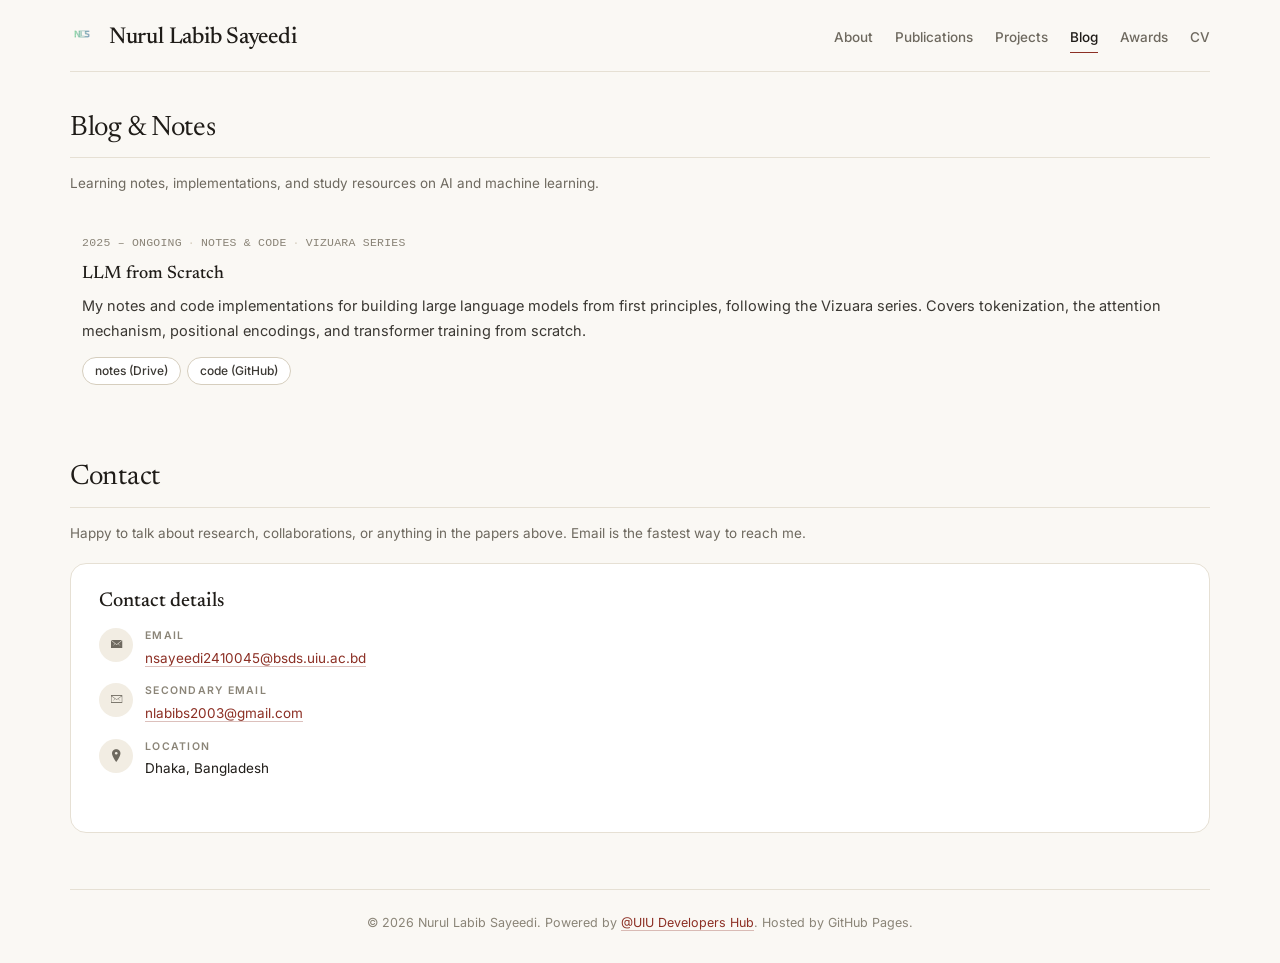
==== commit 5daf5e40: "final update" ====
--- a/blog/index.html
+++ b/blog/index.html
@@ -34,6 +34,7 @@
                     <li><a href="../projects.html">Projects</a></li>
                     <li><span class="current">Blog</span></li>
                     <li><a href="../honor_achievement.html">Awards</a></li>
+                    <li><a href="../assets/Labib_CV.pdf" target="_blank" rel="noopener">CV</a></li>
                 </ul>
             </nav>
             <button type="button" id="trigger-overlay" class="menu-toggle" aria-label="Open menu"
@@ -45,26 +46,17 @@
 
     <div class="content-body">
         <div class="container">
-            <h2 class="section-title">Blog</h2>
-            <p class="section-note">Explainers and long-form guides on AI and machine learning.</p>
+            <h2 class="section-title">Blog &amp; Notes</h2>
+            <p class="section-note">Learning notes, implementations, and study resources on AI and machine learning.</p>
 
             <ul class="blog-list">
                 <li class="blog-card">
-                    <p class="blog-meta">November 2026<span class="dot">&middot;</span>10 min read<span class="dot">&middot;</span>24-page PDF notes</p>
-                    <h3 class="blog-card-title"><a href="kalman-filter.html">The Kalman Filter: How Two Imperfect Sources Make One Better Estimate</a></h3>
-                    <p class="blog-excerpt">An intuitive, step-by-step introduction to the Kalman filter with a worked car-and-GPS example, the derivation of the Kalman gain, and the position–velocity case.</p>
+                    <p class="blog-meta">2025 &ndash; Ongoing<span class="dot">&middot;</span>Notes &amp; Code<span class="dot">&middot;</span>Vizuara Series</p>
+                    <h3 class="blog-card-title">LLM from Scratch</h3>
+                    <p class="blog-excerpt">My notes and code implementations for building large language models from first principles, following the Vizuara series. Covers tokenization, the attention mechanism, positional encodings, and transformer training from scratch.</p>
                     <ul class="pub-links">
-                        <li><a href="kalman-filter.html">read post</a></li>
-                        <li><a href="Kalman_Filter_Notes.pdf" target="_blank" rel="noopener">pdf notes</a></li>
-                    </ul>
-                </li>
-                <li class="blog-card">
-                    <p class="blog-meta">October 2026<span class="dot">&middot;</span>10 min read<span class="dot">&middot;</span>Free 60-page PDF</p>
-                    <h3 class="blog-card-title"><a href="decision-models-from-scratch.html">Decision Models from Scratch: How Jev-Style AI Picks Instead of Writes</a></h3>
-                    <p class="blog-excerpt">A simple, step-by-step look at a new kind of AI model: what it is, how it is built, and when to use it.</p>
-                    <ul class="pub-links">
-                        <li><a href="decision-models-from-scratch.html">read post</a></li>
-                        <li><a href="Decision_Models_from_Scratch.pdf" target="_blank" rel="noopener">pdf guide</a></li>
+                        <li><a href="https://drive.google.com/drive/folders/1-ZIqiyHeQjiBj1-n6w8R6gfCkWeBQ7PN?usp=sharing" target="_blank" rel="noopener">notes (Drive)</a></li>
+                        <li><a href="https://github.com/Labib1610/LLM-from-Scratch-Vizuara-" target="_blank" rel="noopener">code (GitHub)</a></li>
                     </ul>
                 </li>
             </ul>
@@ -107,21 +99,6 @@
                                         </li>
                                     </ul>
 
-                                    <h3>Find me online</h3>
-                                    <ul class="profile-links">
-                                        <li><a href="https://scholar.google.com/citations?user=cv1GHaUAAAAJ&hl=en" target="_blank"
-                                                rel="noopener">Google Scholar</a></li>
-                                        <li><a href="https://github.com/Labib1610" target="_blank" rel="noopener">GitHub</a>
-                                        </li>
-                                        <li><a href="https://www.linkedin.com/in/nurul-labib-sayeedi/" target="_blank"
-                                                rel="noopener">LinkedIn</a></li>
-                                        <li><a href="https://orcid.org/0009-0002-4116-3917" target="_blank"
-                                                rel="noopener">ORCID</a></li>
-                                        <li><a href="https://www.researchgate.net/profile/Nurul-Sayeedi?ev=hdr_xprf" target="_blank"
-                                                rel="noopener">ResearchGate</a></li>
-                                        <li><a href="https://www.facebook.com/nurul.labib.sayeedi" target="_blank"
-                                                rel="noopener">Facebook</a></li>
-                                    </ul>
                                 </div>
                             </div>
                         </div>
